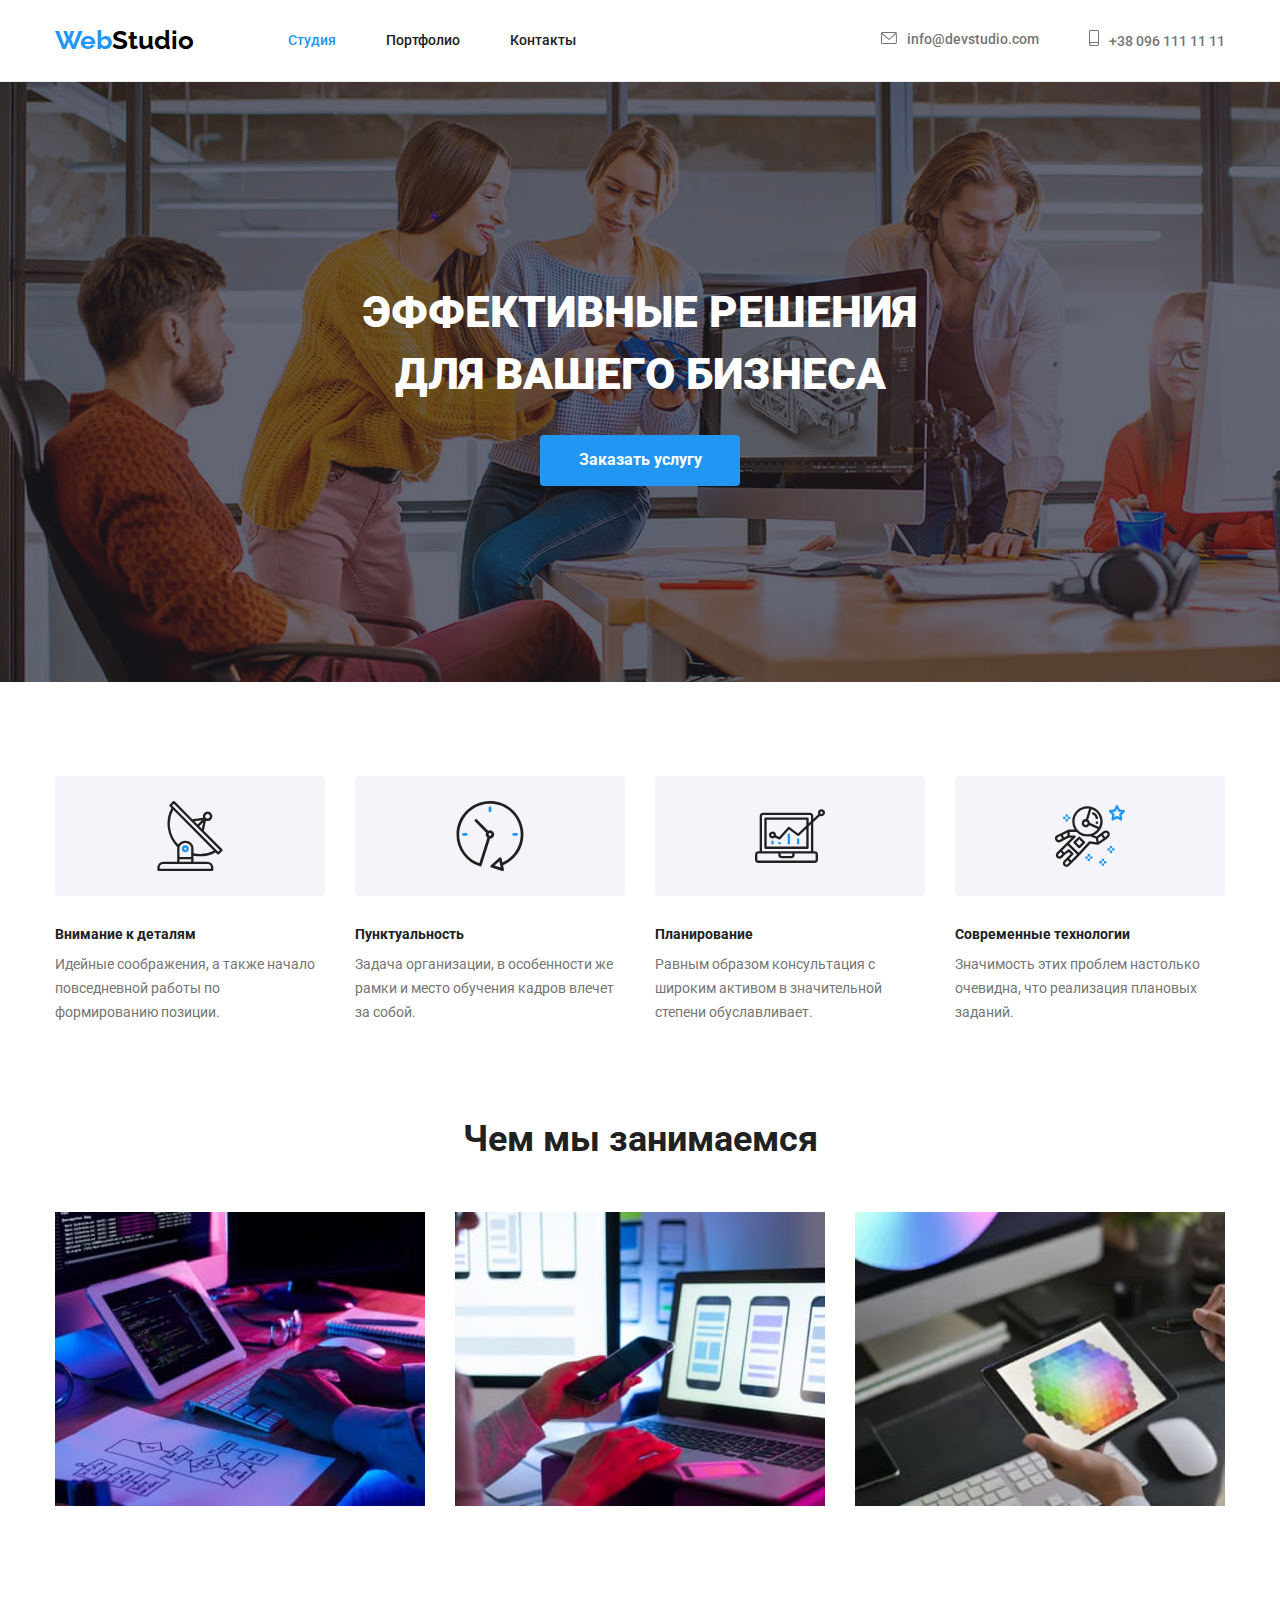
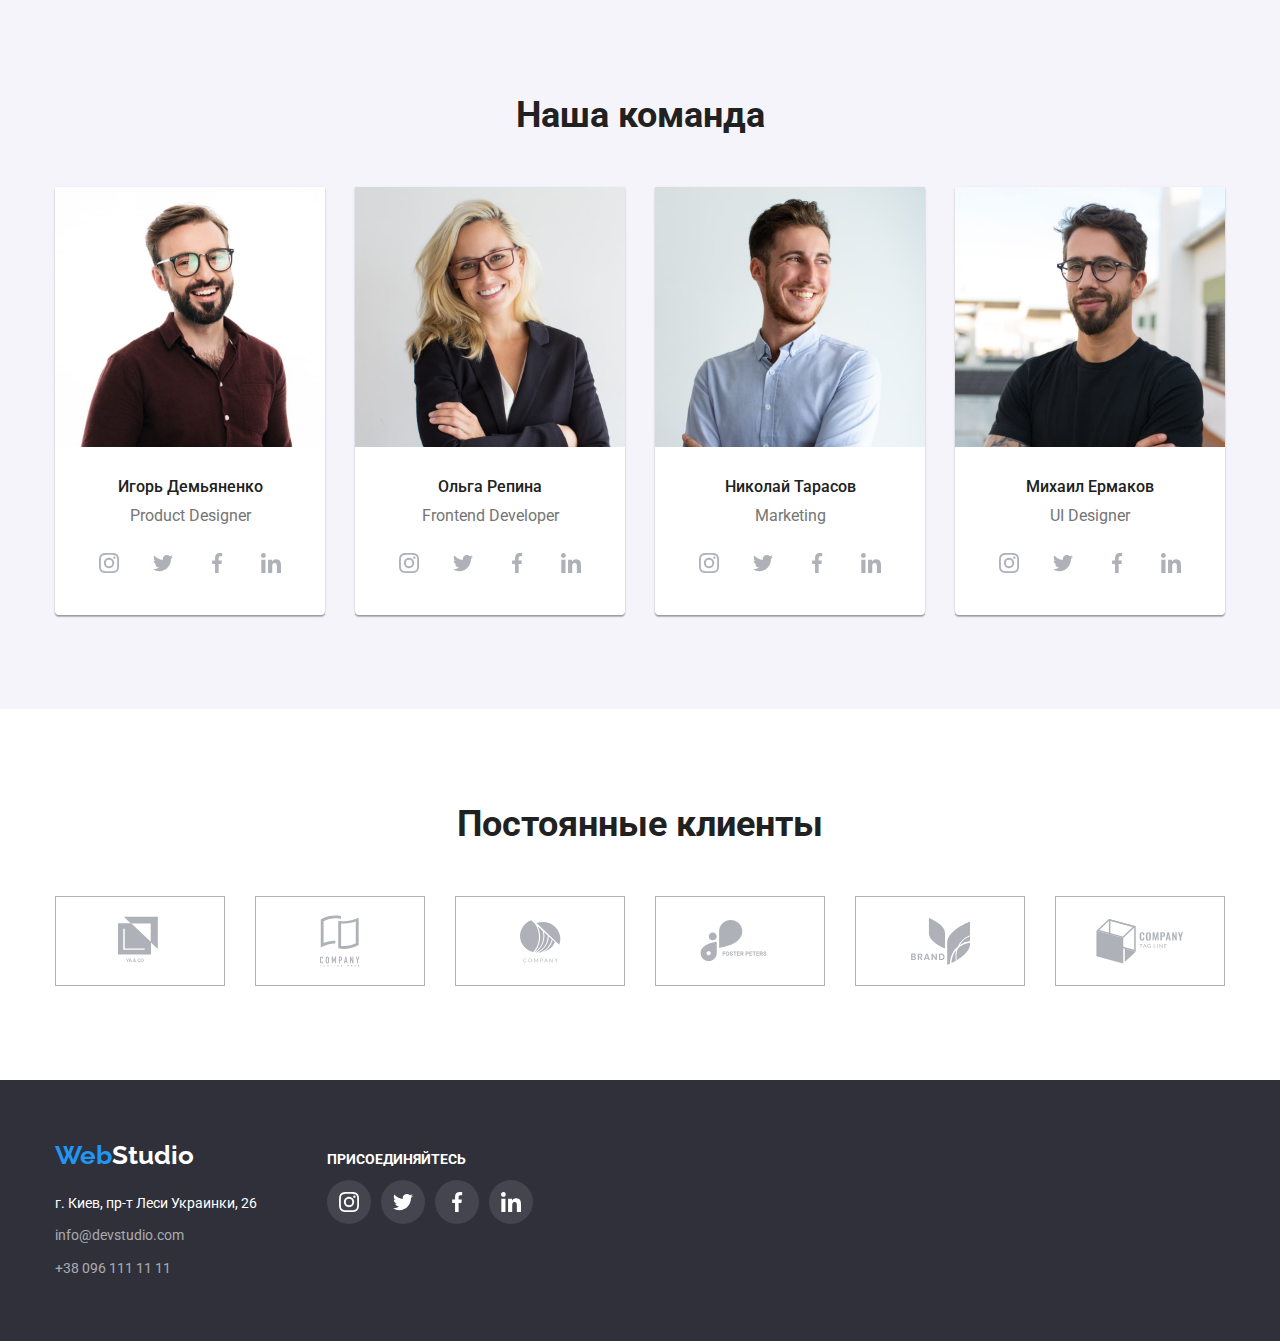
==== index.html @ 6e25f63c "clone" ====
<!DOCTYPE html>
<html lang="ru">
<head>
    <meta charset="UTF-8">
    <meta name="viewport" content="width=device-width, initial-scale=1.0">
    <title>WebStudio</title>
    <link rel="preconnect" href="https://fonts.gstatic.com">
    <link href="https://fonts.googleapis.com/css2?family=Raleway:wght@700&family=Roboto:wght@400;500;700;900&display=swap"
    rel="stylesheet">
    <link rel="stylesheet" href="https://cdnjs.cloudflare.com/ajax/libs/modern-normalize/1.0.0/modern-normalize.min.css">
    <link rel="stylesheet" href="./css/variables.css">
    <link rel="stylesheet" href="./css/main.css">

</head>
<body>
    <!-- Шапка -->
<header class="header">
    <div class="container">
    <nav class="header-nav">
        <a href="./index.html" class="header-link"><span class="web">Web</span>Studio</a>
        <ul class="nav-list">
            <li><a href="./index.html" class="header-list current">Студия</a></li>
            <li><a href="./portfolio.html" class="header-list">Портфолио</a></li>
            <li><a href="" class="header-list">Контакты</a></li>
        </ul>
    <ul class="nav-contacts">
        <li><a href="mailto:info@devstudio.com" class="header-contact">
            <svg class="envelope" width="16px" height="12px">
                <use href="./images/symbol-defs.svg#icon-envelope"></use>
            </svg>info@devstudio.com</a></li>
        <li><a href="tel:+380961111111" class="header-contact">
            <svg class="smartphone" width="10px" height="16px">
                <use href="./images/symbol-defs.svg#icon-smartphone"></use>
            </svg>+38 096 111 11 11</a></li>
    </ul>
    </nav>
    </div>
</header>
<main>
    <!-- Герой -->
<section class="hero">
    <div class="hero-wrapper">
    <h1 class="hero-title">Эффективные решения <br /> для вашего бизнеса</h1>
    <button type="button" class="hero-button">Заказать услугу</button>
    </div>
</section>
<!-- Преимущества -->
<section class="features">
    <div class="container">
    <h2 class="visually-hidden">Наши преимущества</h2>
    <ul class="features-list">
        <li>
            <div class="icon-wrapper">
            <svg class="features-icon">
                <use href="./images/symbol-defs.svg#icon-antenna"></use>
            </svg> </div>
            <h3 class="features-title">Внимание к деталям</h3>
            <p class="features-text">Идейные соображения, а также начало повседневной работы по формированию позиции.</p>
        </li>
        <li>
            <div class="icon-wrapper">
                <svg class="features-icon">
                <use href="./images/symbol-defs.svg#icon-clock"></use>
                </svg>

            </div>
            <h3 class="features-title">Пунктуальность</h3>
            <p class="features-text">Задача организации, в особенности же рамки и место обучения кадров влечет за собой.</p>
        </li>
        <li> 
            <div class="icon-wrapper">
                <svg class="features-icon">
                <use href="./images/symbol-defs.svg#icon-diagram"></use>
                </svg>

            </div>
            <h3 class="features-title">Планирование</h3>
            <p class="features-text">Равным образом консультация с широким активом в значительной степени обуславливает.</p>
        </li>
        <li> 
            <div class="icon-wrapper">
                <svg class="features-icon">
                <use href="./images/symbol-defs.svg#icon-astronaut"></use>
                </svg>

            </div>
            <h3 class="features-title">Современные технологии</h3>
            <p class="features-text">Значимость этих проблем настолько очевидна, что реализация плановых заданий.</p>
        </li>
    </ul>
    </div>
</section>
<!-- наша работа -->
<section class="work">
    <div class="container">
    <h2 class="work-title">Чем мы занимаемся</h2>
    <ul class="work-list">
        <li><img src="./images/box-1.jpg" alt="сотрудник печатает на клавиатуре" width="370"></li>
        <li><img src="./images/box-2.jpg" alt="сотрудник выбирает стиль мобильной версии сайта" width="370"></li>
        <li><img src="./images/img.jpg" alt="сотрудник выбирает цвет" width="370"></li>  
    </ul>
    </div>
</section>
<!-- команда -->
<section class="team">
    <div class="container">
    <h2 class="team-title">Наша команда</h2>
    <ul class="team-list">
        <li class="item">
            <img src="./images/img-4.jpg" alt="Портрет дизайнера" width="270">
            <h3 class="team-name">Игорь Демьяненко</h3>
            <p class="team-text" lang="en">Product Designer</p>
            <ul class="team-icons">
                <li>
                    <a class="link-icon" href="#">
                        <svg class="soc-icon" width="20px" height="20px">
                            <use href="./images/symbol-defs.svg#icon-instagram"></use>
                        </svg>
                    </a>
                </li>
                <li>
                    <a class="link-icon" href="#">
                        <svg class="soc-icon" width="20px" height="20px">
                            <use href="./images/symbol-defs.svg#icon-twitter"></use>
                        </svg>
                    </a>
                </li>
                <li>
                    <a class="link-icon" href="#">
                        <svg class="soc-icon" width="20px" height="20px">
                            <use href="./images/symbol-defs.svg#icon-facebook"></use>
                        </svg>
                    </a>
                </li>
                <li>
                    <a class="link-icon" href="#">
                        <svg class="soc-icon" width="20px" height="20px">
                            <use href="./images/symbol-defs.svg#icon-linkedin"></use>
                        </svg>
                    </a>
                </li>
            </ul> 
        </li>
        <li class="item">
            <img src="./images/img-5.jpg" alt="Портрет разработчика" width="270">
            <h3 class="team-name">Ольга Репина</h3>
            <p class="team-text" lang="en">Frontend Developer</p>
            <ul class="team-icons">
                <li>
                    <a class="link-icon" href="#">
                        <svg class="soc-icon" width="20px" height="20px">
                            <use href="./images/symbol-defs.svg#icon-instagram"></use>
                        </svg>
                    </a>
                </li>
                <li>
                    <a class="link-icon" href="#">
                        <svg class="soc-icon" width="20px" height="20px">
                            <use href="./images/symbol-defs.svg#icon-twitter"></use>
                        </svg>
                    </a>
                </li>
                <li>
                    <a class="link-icon" href="#">
                        <svg class="soc-icon" width="20px" height="20px">
                            <use href="./images/symbol-defs.svg#icon-facebook"></use>
                        </svg>
                    </a>
                </li>
                <li>
                    <a class="link-icon" href="#">
                        <svg class="soc-icon" width="20px" height="20px">
                            <use href="./images/symbol-defs.svg#icon-linkedin"></use>
                        </svg>
                    </a>
                </li>
            </ul>
        </li>
        <li class="item"><img src="./images/img-6.jpg" alt="Портрет маркетолога" width="270">
            <h3 class="team-name">Николай Тарасов</h3>
            <p class="team-text" lang="en">Marketing</p>
            <ul class="team-icons">
                <li>
                    <a class="link-icon" href="#">
                        <svg class="soc-icon" width="20px" height="20px">
                            <use href="./images/symbol-defs.svg#icon-instagram"></use>
                        </svg>
                    </a>
                </li>
                <li>
                    <a class="link-icon" href="#">
                        <svg class="soc-icon" width="20px" height="20px">
                            <use href="./images/symbol-defs.svg#icon-twitter"></use>
                        </svg>
                    </a>
                </li>
                <li>
                    <a class="link-icon" href="#">
                        <svg class="soc-icon" width="20px" height="20px">
                            <use href="./images/symbol-defs.svg#icon-facebook"></use>
                        </svg>
                    </a>
                </li>
                <li>
                    <a class="link-icon" href="#">
                        <svg class="soc-icon" width="20px" height="20px">
                            <use href="./images/symbol-defs.svg#icon-linkedin"></use>
                        </svg>
                    </a>
                </li>
            </ul>
        </li>
        <li class="item">
            <img src="./images/img-7.jpg" alt="Портрет дизайнера" width="270">
            <h3 class="team-name">Михаил Ермаков</h3>
            <p class="team-text" lang="en">UI Designer</p>
            <ul class="team-icons">
                <li>
                    <a class="link-icon" href="#">
                        <svg class="soc-icon" width="20px" height="20px">
                            <use href="./images/symbol-defs.svg#icon-instagram"></use>
                        </svg>
                    </a>
                </li>
                <li>
                    <a class="link-icon" href="#">
                        <svg class="soc-icon" width="20px" height="20px">
                            <use href="./images/symbol-defs.svg#icon-twitter"></use>
                        </svg>
                    </a>
                </li>
                <li>
                    <a class="link-icon" href="#">
                        <svg class="soc-icon" width="20px" height="20px">
                            <use href="./images/symbol-defs.svg#icon-facebook"></use>
                        </svg>
                    </a>
                </li>
                <li>
                    <a class="link-icon" href="#">
                        <svg class="soc-icon" width="20px" height="20px">
                            <use href="./images/symbol-defs.svg#icon-linkedin"></use>
                        </svg>
                    </a>
                </li>
            </ul>
        </li>
    </ul>
    </div>
</section>
<!-- Партнеры -->
<section class="partners">
    <div class="container">
        <h2 class="partners-title">Постоянные клиенты</h2>
        <ul class="partners-logo">
            <li> 
                <a class="partners-link" href="#">
                    <svg width="44px" height="50px">
                        <use href="./images/symbol-defs.svg#icon-logo-1"></use>
                    </svg>
                </a>
            </li>
            <li>
                    <a class="partners-link" href="#">
                        <svg width="40px" height="52px">
                            <use href="./images/symbol-defs.svg#icon-logo-2"></use>
                        </svg>
                    </a>
            </li>
            <li>
                    <a class="partners-link" href="#">
                        <svg width="41px" height="43px">
                            <use href="./images/symbol-defs.svg#icon-logo-3"></use>
                        </svg>
                    </a>
            </li>
            <li>
                    <a class="partners-link" href="#">
                        <svg width="80px" height="42px">
                            <use href="./images/symbol-defs.svg#icon-logo-4"></use>
                        </svg>
                    </a>
            </li>
            <li>
                    <a class="partners-link" href="#">
                        <svg width="59px" height="47px">
                            <use href="./images/symbol-defs.svg#icon-logo-5"></use>
                        </svg>
                    </a>
            </li>
            <li>
                    <a class="partners-link" href="#">
                        <svg width="88px" height="45px">
                            <use href="./images/symbol-defs.svg#icon-logo-6"></use>
                        </svg>
                    </a>
            </li>

        </ul>
    </div>
</section>
</main>
<!-- подвал -->
<footer class="footer">
    <div class="container">
        <div class="footer-cnt">
        <div class="footer-wrapper">
    <a href="./index.html" class="footer-logo"><span class="web">Web</span>Studio</a>
    <address>
        <ul class="footer-list">
        <li class="footer-adr">г. Киев, пр-т Леси Украинки, 26</li>
        <li><a class="footer-link" href="mailto:info@devstudio.com">info@devstudio.com</a></li>
        <li><a class="footer-link" href="tel:+380961111111">+38 096 111 11 11</a></li>
       </ul>
    </address>
    </div>
    <div class="footer-soc">
        <h2>Присоединяйтесь</h2>
        <ul class="soc-list">
            <li>
                <a href="#">
                <svg class="footer-icon" width="20px" height="20px">
                    <use href="./images/symbol-defs.svg#icon-instagram"></use>
                </svg>
                </a>
            </li>
            <li>
                <a href="#">
                <svg class="footer-icon" width="20px" height="20px">
                    <use href="./images/symbol-defs.svg#icon-twitter"></use>
                </svg>
                </a>
            </li>
            <li>
                <a href="#">
                <svg class="footer-icon" width="20px" height="20px">
                    <use href="./images/symbol-defs.svg#icon-facebook"></use>
                </svg>
                </a>
            </li>
            <li>
                <a href="#">
                <svg class="footer-icon" width="20px" height="20px">
                    <use href="./images/symbol-defs.svg#icon-linkedin"></use>
                </svg>
                </a>
            </li>
        </ul>
    </div>
</div>
    </div>
</footer>

</body>
</html>
---- css/variables.css ----
/* Blue accent #2196F3 */
/* Black #000000 */
/* White #ffffff */
/* Black secondary #212121 */
/* Grey #757575 */
/* White secondary #255,255,255,0.6 */
/* bg #2F303A */
/* filter bg #f5f4fa */

:root {
  --blue-accent: #2196f3;
  --black-primary: #000000;
  --black-secondary: #212121;
  --white-primary: #ffffff;
  --grey-cnt: #757575;
  --white-secondary-op: rgba(255, 255, 255, 0.6);
  --background-color: #2f303a;
  --btn-bg: #f5f4fa;
}
ul {
  list-style: none;
  margin: 0;
  padding: 0;
}

p {
  margin: 0;
  padding: 0;
}

h1,
h2,
h3,
h4,
h5,
h6 {
  margin: 0;
  padding: 0;
}

img {
  display: block;
  max-width: 100%;
  height: auto;
}

a {
  text-decoration: none;
}

body {
  background-color: #ffffff;
  font-family: Roboto, sans-serif;
  font-style: normal;
  font-weight: 400;
  overflow-x: hidden;
}
---- css/main.css ----
:root {
  --blue-accent: #2196f3;
  --black-primary: #000000;
  --black-secondary: #212121;
  --white-primary: #ffffff;
  --grey-cnt: #757575;
  --white-secondary-op: rgba(255, 255, 255, 0.6);
  --background-color: #2f303a;
  --btn-bg: #f5f4fa;
}

.container {
  width: 1200px;
  padding-left: 15px;
  padding-right: 15px;
  margin-left: auto;
  margin-right: auto;
}

/* header */
.header {
  border-bottom: 1px solid #ececec;
}

.header-nav,
.nav-list,
.nav-contacts {
  display: flex;
}

.header-nav {
  justify-content: space-between;
  align-items: center;
  padding-top: 25px;
  padding-bottom: 25px;
}
.header-nav li:not(:last-child) {
  margin-right: 50px;
}
.nav-list {
  margin-right: 305px;
  margin-left: 93px;
}

.header .header-link {
  font-family: Raleway, sans-serif;
  font-weight: 700;
  font-size: 26px;
  line-height: 1.2;
  color: var(--black-primary);
}
.header .web {
  color: var(--blue-accent);
}
.header .header-list {
  font-weight: 500;
  font-size: 14px;
  line-height: 1.2;
  color: var(--black-secondary);
}
.header .header-list:hover,
.header .header-list:focus,
.header .header-contact:hover,
.header .header-contact:focus {
  color: var(--blue-accent);
}

.header .header-list.current {
  color: var(--blue-accent);
}
.envelope {
  margin-right: 10px;
  fill: currentColor;
}

.smartphone {
  margin-right: 10px;
  fill: currentColor;
}

.header .header-contact {
  font-weight: 500;
  font-size: 14px;
  line-height: 1.2;
  color: var(--grey-cnt);
}

/* hero */
.hero {
  text-align: center;
  height: 600px;
  max-width: 1600px;
  background: #c4c4c4;
  background-image: linear-gradient(
      rgba(47, 48, 58, 0.4),
      rgba(47, 48, 58, 0.4)
    ),
    url(../images/bg.jpg);
}
.hero-wrapper {
  padding-top: 200px;
  padding-bottom: 200px;
}
.hero .hero-title {
  margin-bottom: 30px;
  font-weight: 900;
  font-size: 44px;
  line-height: 1.4;
  text-align: center;
  text-transform: uppercase;
  color: var(--white-primary);
}
.hero .hero-button {
  display: inline-block;
  padding: 10px 32px;
  min-width: 200px;
  border-radius: 4px;

  font-family: inherit;
  font-weight: 700;
  font-size: 16px;
  line-height: 1.9;
  text-align: center;
  border: none;
  background-color: var(--blue-accent);
  color: var(--white-primary);
}

/* features */

.visually-hidden {
  position: absolute;
  width: 1px;
  height: 1px;
  margin: -1px;
  border: 0;
  padding: 0;
  white-space: nowrap;
  clip-path: inset(100%);
  clip: rect(0 0 0 0);
  overflow: hidden;
}
.icon-wrapper {
  display: flex;
  justify-content: center;
  align-content: center;
  margin-top: 94px;
  margin-bottom: 30px;
  width: 270px;
  height: 120px;
  background: #f5f4fa;
  border-radius: 4px;
}
.icon-wrapper:hover {
  filter: drop-shadow(0px 4px 4px rgba(0, 0, 0, 0.25));
}
.features-icon {
  align-self: center;
  width: 70px;
  height: 70px;
}
.features-list {
  display: flex;
}
.features-list li:not(:last-child) {
  margin-right: 30px;
}
.features-list li {
  padding-bottom: 94px;
}
.features .features-title {
  margin-bottom: 10px;
  font-weight: 700;
  font-size: 14px;
  line-height: 1.2;
  color: var(--black-secondary);
}
.features .features-text {
  font-weight: 400;
  font-size: 14px;
  line-height: 1.7;
  color: var(--grey-cnt);
}

/* works */

.work-list {
  display: flex;
}
.work-list li:not(:last-child) {
  margin-right: 30px;
}

.work-list li {
  padding-bottom: 94px;
}

.work .work-title {
  margin-bottom: 50px;
  font-weight: 700;
  font-size: 36px;
  line-height: 1.2;
  text-align: center;
  color: var(--black-secondary);
}

/* team */
.team {
  background-color: var(--btn-bg);
}
.team-list {
  display: flex;
  text-align: center;
}
.team-list .item {
  margin-top: 50px;
  margin-bottom: 94px;
  box-shadow: 0px 1px 3px rgba(0, 0, 0, 0.12), 0px 1px 1px rgba(0, 0, 0, 0.14),
    0px 2px 1px rgba(0, 0, 0, 0.2);
  border-radius: 0px 0px 4px 4px;
  background: var(--white-primary);
}
.team-list .team-name {
  margin-top: 30px;
  margin-bottom: 10px;
}
.team-list .team-text {
  margin-bottom: 16px;
}

.team-list .item + .item {
  margin-left: 30px;
}
.team .team-title {
  padding-top: 94px;
  font-weight: 700;
  font-size: 36px;
  line-height: 1.2;
  text-align: center;
  color: var(--black-secondary);
}
.team .team-name {
  font-weight: 500;
  font-size: 16px;
  line-height: 1.2;
  color: var(--black-secondary);
}
.team .team-text {
  font-weight: 400;
  font-size: 16px;
  line-height: 1.2;
  color: var(--grey-cnt);
}
.team-icons {
  display: inline-flex;
  margin-right: auto;
  margin-left: auto;
}
.team-icons li {
  display: flex;
  width: 44px;
  height: 44px;
  align-items: center;
  justify-content: center;
  margin-bottom: 30px;
}
.team-icons li:not(:last-child) {
  margin-right: 10px;
}

.soc-icon {
  fill: #afb1b8;
}
.link-icon:hover,
.link-icon:focus {
  background-color: var(--blue-accent);
  color: var(--white-primary);
  border-radius: 50%;
  outline: none;
}
.link-icon:hover .soc-icon,
.link-icon:focus .soc-icon {
  fill: currentColor;
}
.team-icons a {
  display: flex;
  width: 44px;
  height: 44px;
  align-items: center;
  justify-content: center;
}
/* Партнеры */
.partners-logo {
  display: inline-flex;
  padding-bottom: 94px;
}

.partners-title {
  padding-top: 94px;
  margin-bottom: 50px;
  font-weight: 700;
  font-size: 36px;
  line-height: 1.2;
  text-align: center;
  color: var(--black-secondary);
}
.partners-logo li:not(:last-child) {
  margin-right: 30px;
}

.partners-link {
  display: flex;
  width: 170px;
  height: 90px;
  border: 1px solid #afb1b8;
  justify-content: center;
  align-items: center;
}

.partners-link:hover,
.partners-link:focus {
  border: 1px solid #2196f3;
  border-radius: 4px;
  color: var(--blue-accent);
  fill: var(--blue-accent);
  outline: none;
}

.partners-link:hover svg,
.partners-link:focus svg {
  fill: currentColor;
}
.partners-link svg {
  fill: #afb1b8;
}

/* Footer */

.footer {
  background-color: var(--background-color);
}
.footer-wrapper {
  padding-top: 60px;
  padding-bottom: 60px;
}
.footer-list li:not(:last-child) {
  margin-bottom: 9px;
}
.footer .footer-logo {
  display: block;
  margin-bottom: 20px;
  font-family: Raleway, sans-serif;
  font-weight: 700;
  font-size: 26px;
  line-height: 1.2;
  color: var(--white-primary);
}
.footer .web {
  color: var(--blue-accent);
}
.footer .footer-adr {
  font-style: normal;
  font-weight: 400;
  font-size: 14px;
  line-height: 1.7;
  color: var(--white-primary);
}
.footer .footer-link {
  font-style: normal;
  font-weight: 400;
  font-size: 14px;
  line-height: 1.7;
  color: var(--white-secondary-op);
}
.footer .footer-link:hover,
.footer .footer-link:focus {
  color: var(--blue-accent);
}
.footer-cnt {
  display: inline-flex;
  align-items: baseline;
}

.footer-soc {
  margin-left: 70px;
}

.footer-soc h2 {
  font-weight: 700;
  line-height: 1.14px;
  font-size: 14px;
  text-transform: uppercase;
  color: var(--white-primary);
}
.footer-icon {
  fill: var(--white-primary);
}
.soc-list {
  margin-top: 20px;
  display: inline-flex;
}
.soc-list a {
  display: inline-flex;
  width: 44px;
  height: 44px;
  align-items: center;
  justify-content: center;
  background: rgba(255, 255, 255, 0.1);
  border-radius: 50%;
}

.soc-list li + li {
  margin-left: 10px;
}
.soc-list a:hover,
.soc-list a:focus {
  background: var(--blue-accent);
  border-radius: 50%;
  outline: none;
}
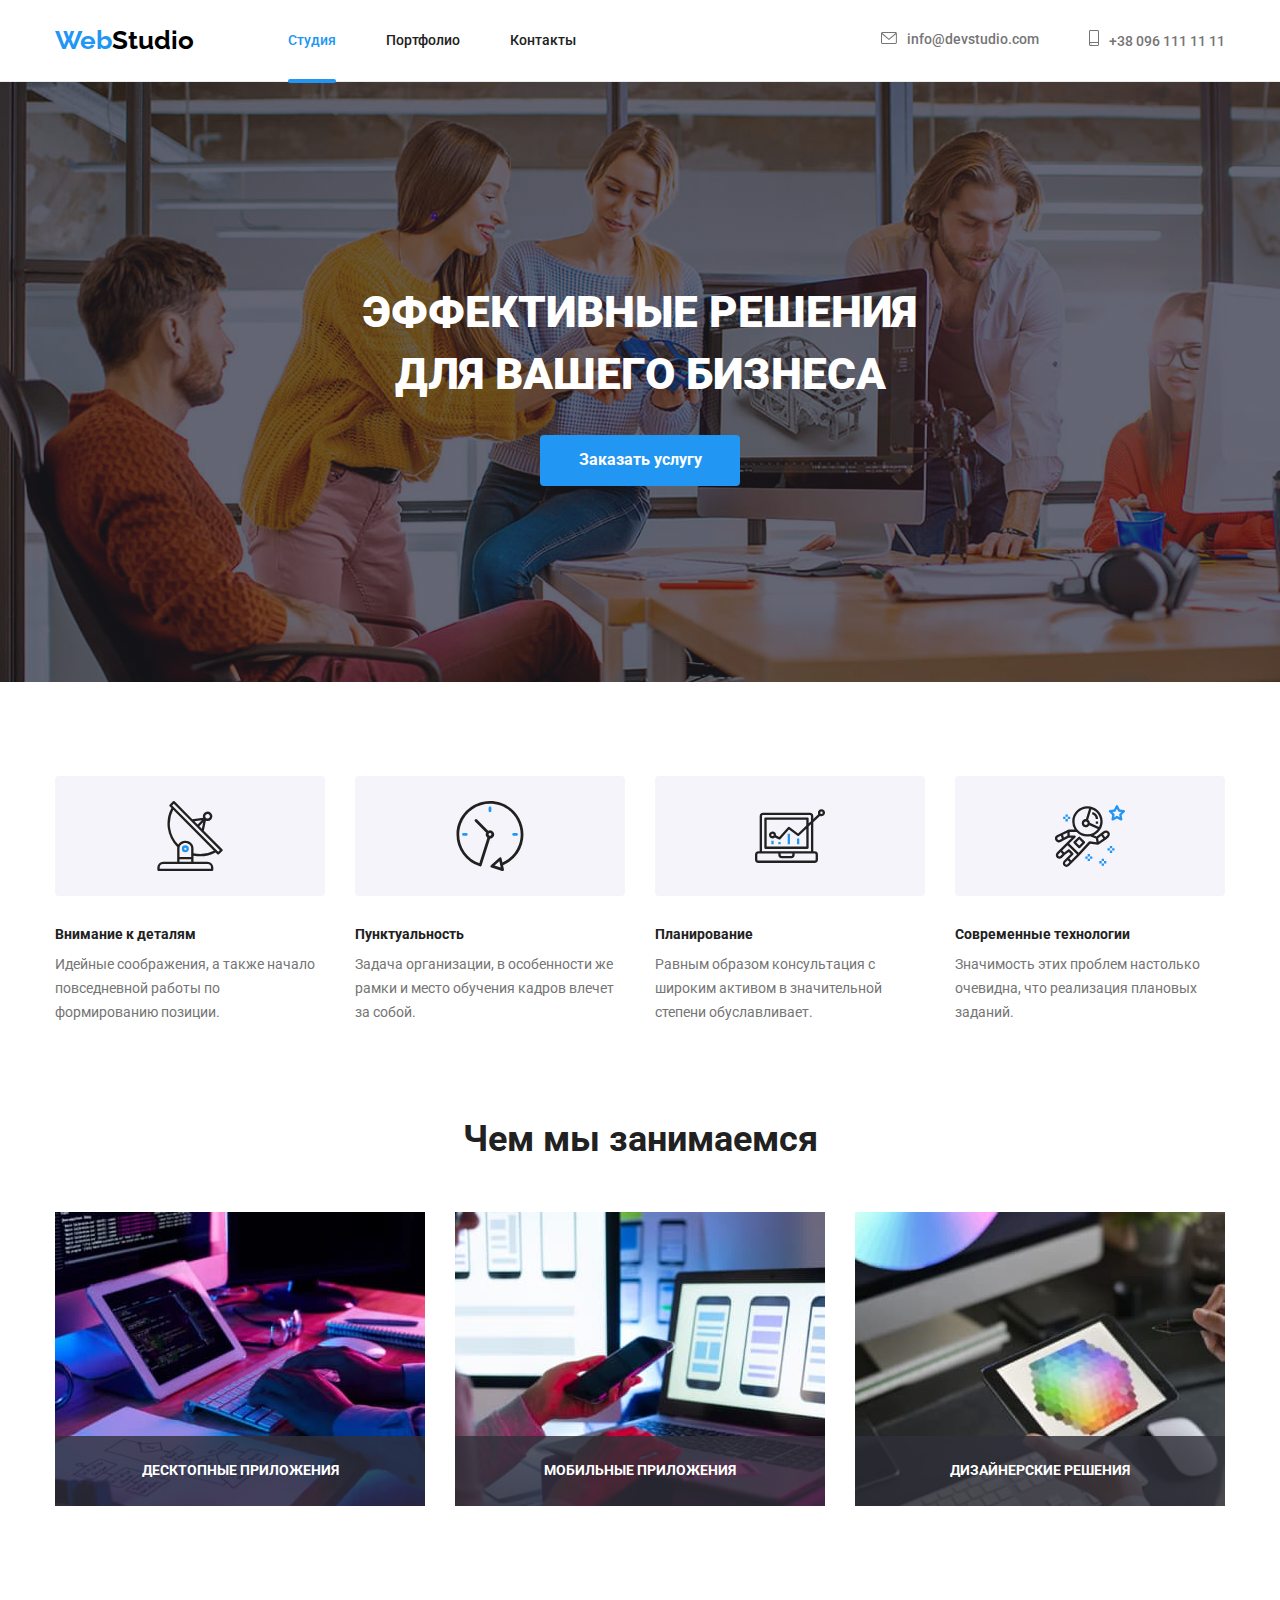
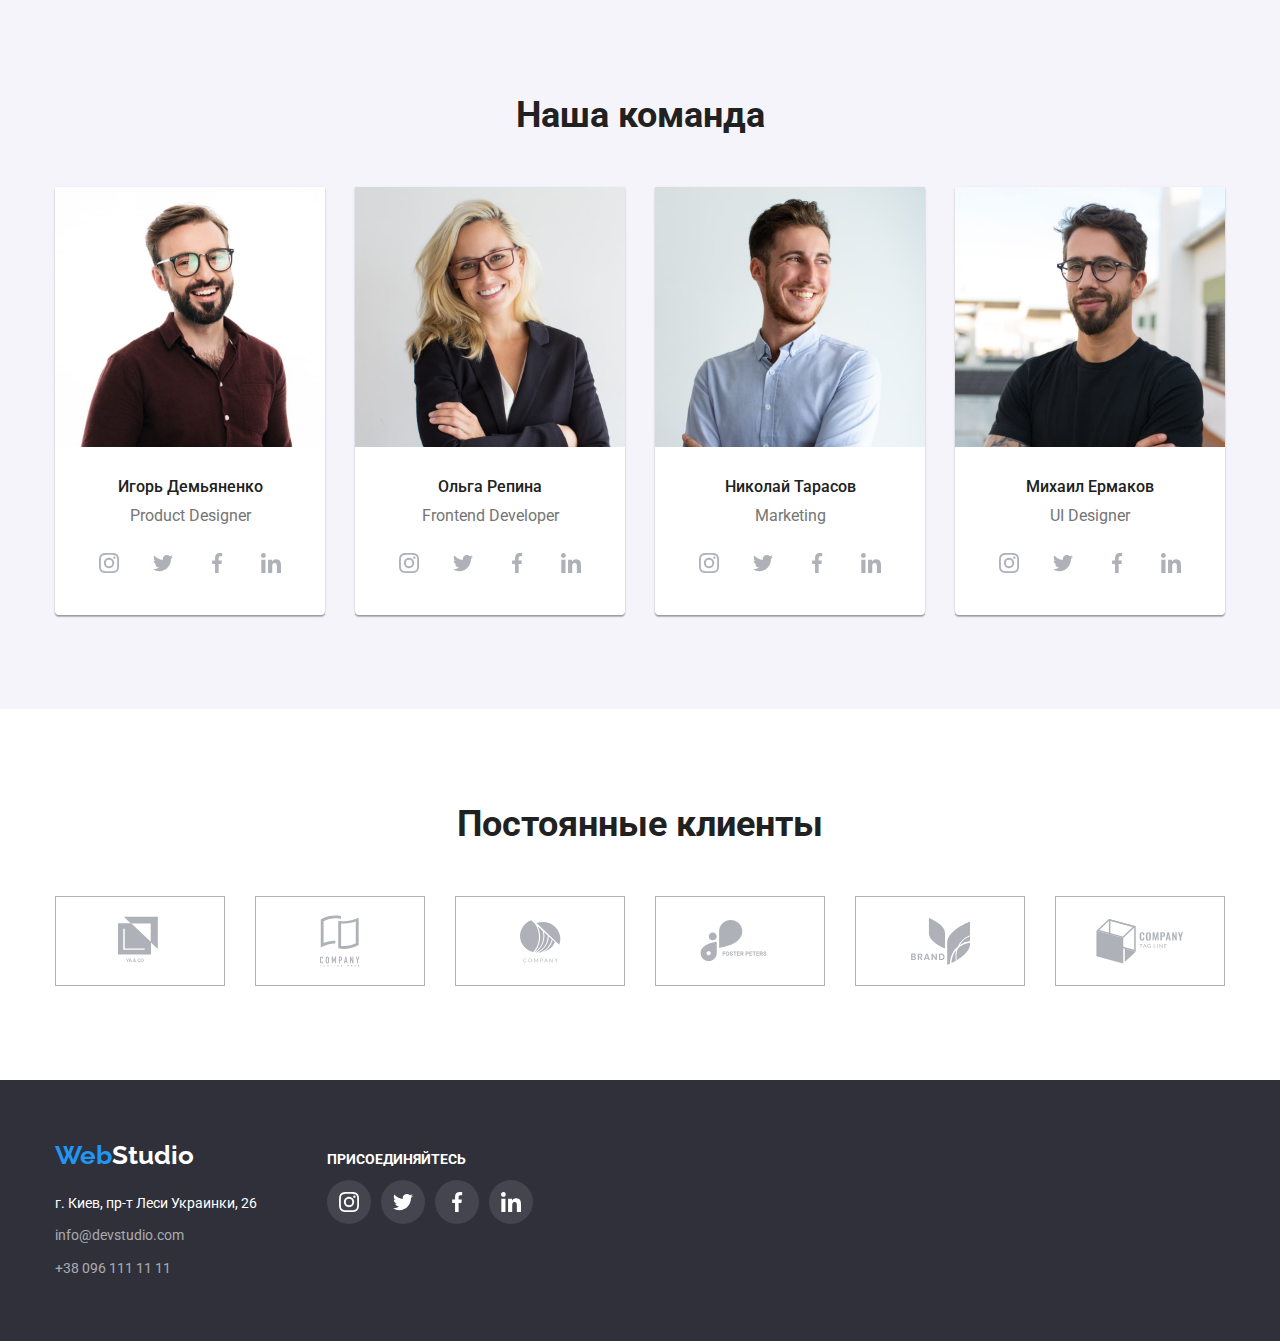
==== commit 08912d30: "main" ====
--- a/index.html
+++ b/index.html
@@ -95,9 +95,18 @@
     <div class="container">
     <h2 class="work-title">Чем мы занимаемся</h2>
     <ul class="work-list">
-        <li><img src="./images/box-1.jpg" alt="сотрудник печатает на клавиатуре" width="370"></li>
-        <li><img src="./images/box-2.jpg" alt="сотрудник выбирает стиль мобильной версии сайта" width="370"></li>
-        <li><img src="./images/img.jpg" alt="сотрудник выбирает цвет" width="370"></li>  
+        <li class="work-item"><img src="./images/box-1.jpg" alt="img" width="370">
+        <div class="work-text"><p>Десктопные приложения</p></div></li>
+    <li class="work-item"><img src="./images/box-2.jpg" alt="img" width="370">
+        <div class="work-text">
+            <p>Мобильные приложения</p>
+        </div>
+    </li>
+    <li class="work-item"><img src="./images/img.jpg" alt="img" width="370">
+        <div class="work-text">
+            <p>Дизайнерские решения</p>
+        </div>
+    </li>
     </ul>
     </div>
 </section>
--- a/css/main.css
+++ b/css/main.css
@@ -7,6 +7,7 @@
   --white-secondary-op: rgba(255, 255, 255, 0.6);
   --background-color: #2f303a;
   --btn-bg: #f5f4fa;
+  --cubic: cubic-bezier(0.4, 0, 0.2, 1);
 }
 
 .container {
@@ -53,10 +54,12 @@
   color: var(--blue-accent);
 }
 .header .header-list {
+  position: relative;
   font-weight: 500;
   font-size: 14px;
   line-height: 1.2;
   color: var(--black-secondary);
+  transition: color 250ms var(--cubic);
 }
 .header .header-list:hover,
 .header .header-list:focus,
@@ -68,6 +71,17 @@
 .header .header-list.current {
   color: var(--blue-accent);
 }
+.header-list.current::after {
+  position: absolute;
+  content: '';
+  transform: translateY(29px);
+  display: block;
+  width: 100%;
+  height: 4px;
+  border-radius: 2px;
+  background-color: var(--blue-accent);
+}
+
 .envelope {
   margin-right: 10px;
   fill: currentColor;
@@ -83,6 +97,7 @@
   font-size: 14px;
   line-height: 1.2;
   color: var(--grey-cnt);
+  transition: color 250ms var(--cubic);
 }
 
 /* hero */
@@ -150,6 +165,7 @@
   height: 120px;
   background: #f5f4fa;
   border-radius: 4px;
+  transition: filter 250ms var(--cubic);
 }
 .icon-wrapper:hover {
   filter: drop-shadow(0px 4px 4px rgba(0, 0, 0, 0.25));
@@ -186,6 +202,25 @@
 
 .work-list {
   display: flex;
+}
+.work-item {
+  position: relative;
+}
+.work-text {
+  position: absolute;
+  transform: translateY(-100%);
+  display: flex;
+  align-items: center;
+  justify-content: center;
+  height: 70px;
+  width: 100%;
+
+  font-weight: 700;
+  font-size: 14px;
+  line-height: 1.14;
+  text-transform: uppercase;
+  color: var(--white-primary);
+  background-color: rgba(47, 48, 58, 0.8);
 }
 .work-list li:not(:last-child) {
   margin-right: 30px;
@@ -271,6 +306,9 @@
 .soc-icon {
   fill: #afb1b8;
 }
+.link-icon {
+  transition: background-color 250ms var(--cubic), color 250ms var(--cubic);
+}
 .link-icon:hover,
 .link-icon:focus {
   background-color: var(--blue-accent);
@@ -315,6 +353,8 @@
   border: 1px solid #afb1b8;
   justify-content: center;
   align-items: center;
+  transition: border 250ms var(--cubic), color 250ms var(--cubic),
+    border-radius 250ms var(--cubic);
 }
 
 .partners-link:hover,
@@ -322,8 +362,6 @@
   border: 1px solid #2196f3;
   border-radius: 4px;
   color: var(--blue-accent);
-  fill: var(--blue-accent);
-  outline: none;
 }
 
 .partners-link:hover svg,
@@ -371,6 +409,7 @@
   font-size: 14px;
   line-height: 1.7;
   color: var(--white-secondary-op);
+  transition: color 250ms var(--cubic);
 }
 .footer .footer-link:hover,
 .footer .footer-link:focus {
@@ -407,6 +446,7 @@
   justify-content: center;
   background: rgba(255, 255, 255, 0.1);
   border-radius: 50%;
+  transition: background-color 250ms var(--cubic);
 }
 
 .soc-list li + li {
@@ -414,7 +454,7 @@
 }
 .soc-list a:hover,
 .soc-list a:focus {
-  background: var(--blue-accent);
+  background-color: var(--blue-accent);
   border-radius: 50%;
   outline: none;
 }
